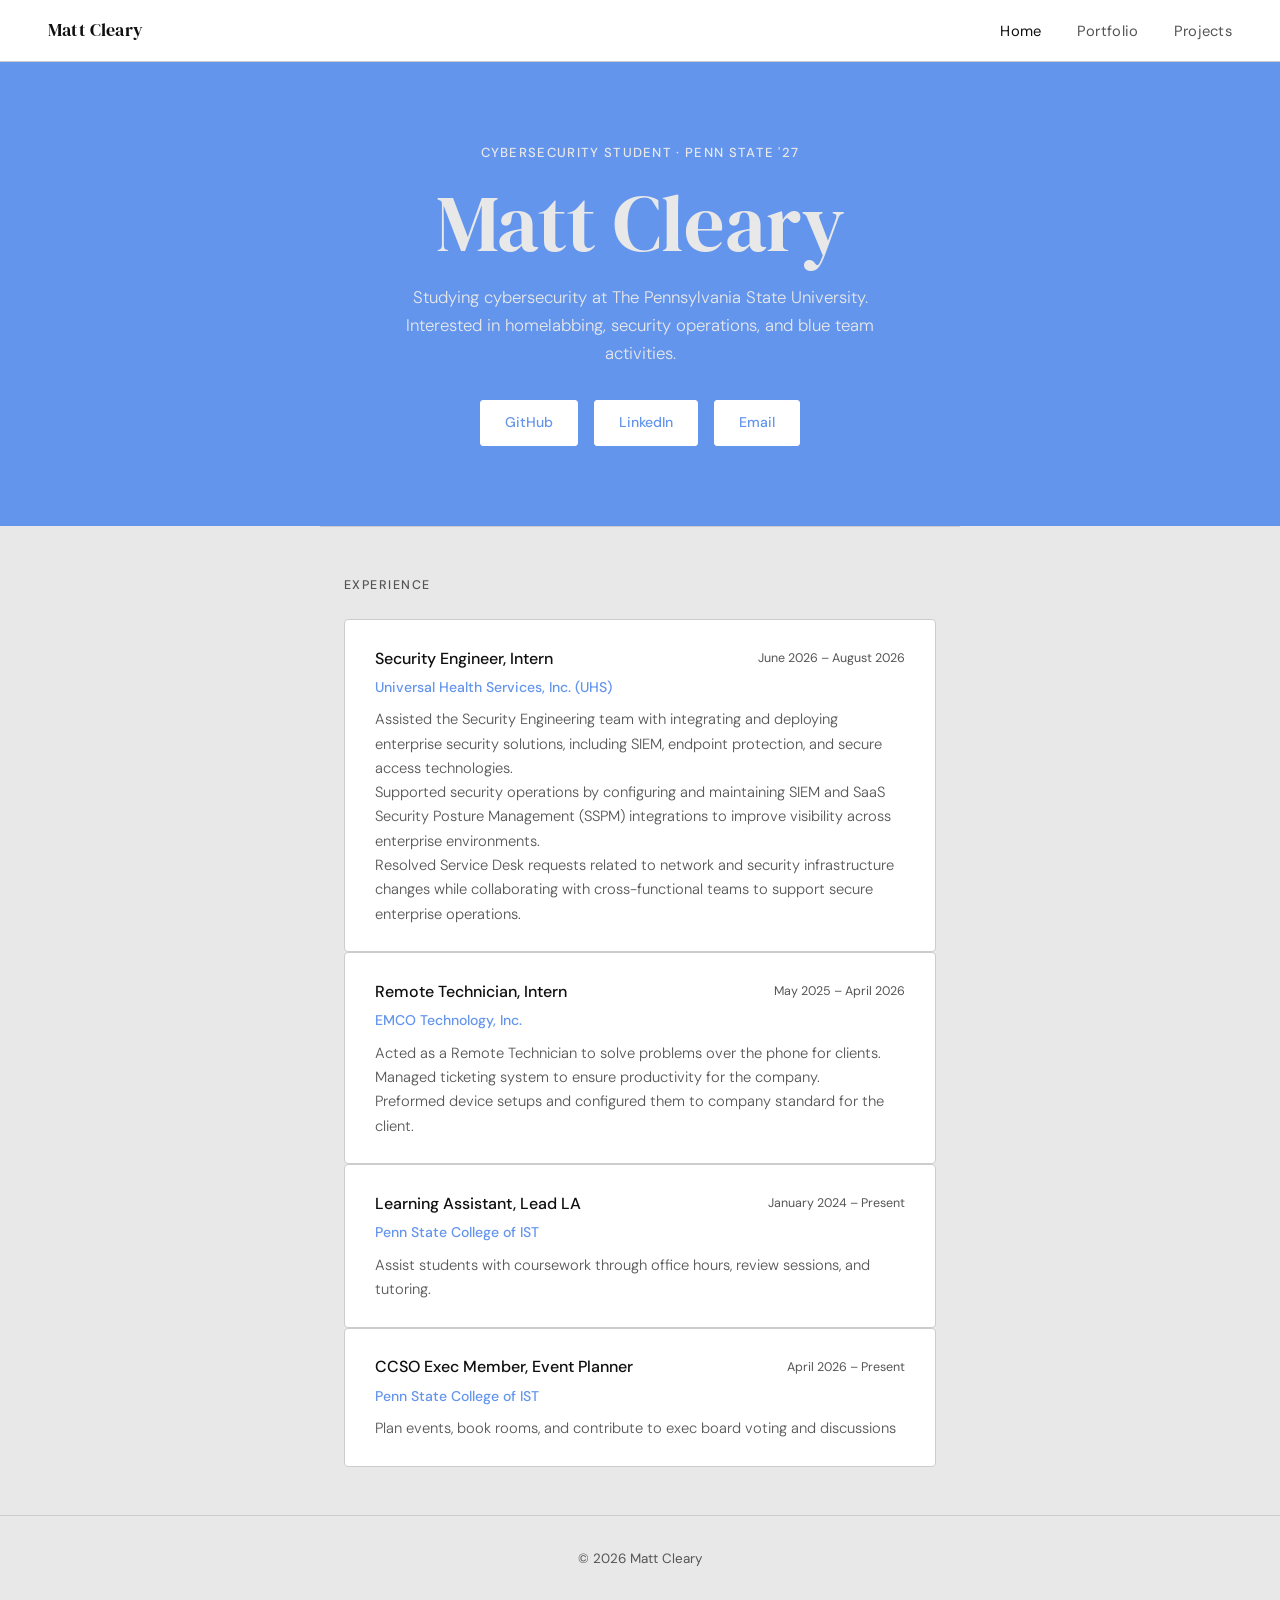
==== index.html @ dda8689b "9.30.26 changes" ====
<!DOCTYPE html>
<html lang="en">
<head>
  <meta charset="UTF-8" />
  <meta name="viewport" content="width=device-width, initial-scale=1.0" />
  <title>Matt Cleary</title>
  <link rel="preconnect" href="https://fonts.googleapis.com" />
  <link href="https://fonts.googleapis.com/css2?family=DM+Sans:wght@300;400;500&family=DM+Serif+Display&display=swap" rel="stylesheet" />
  <link rel="stylesheet" href="style.css" />
</head>
<body>

  <nav>
    <a class="nav-logo" href="index.html">Matt Cleary</a>
    <ul class="nav-links">
      <li><a href="index.html" class="active">Home</a></li>
      <!-- <li><a href="about.html">About</a></li> -->
      <li><a href="portfolio.html">Portfolio</a></li>
      <li><a href="projects.html">Projects</a></li>
    </ul>
  </nav>

  <div class="hero">
    <div class="hero-inner">
      <p class="hero-tag">Cybersecurity Student · Penn State '27</p>
      <h1>Matt Cleary</h1>
      <p class="hero-sub">Studying cybersecurity at The Pennsylvania State University. Interested in homelabbing, security operations, and blue team activities.</p>
      <div class="hero-links">
        <a href="https://github.com/Jackpot115" target="_blank" rel="noopener noreferrer" class="btn btn-ghost">GitHub</a>
        <a href="https://www.linkedin.com/in/mattclearyusa/" target="_blank" rel="noopener noreferrer" class="btn btn-ghost">LinkedIn</a>
        <a href="email.html" class="btn btn-ghost">Email</a>
      </div>
    </div>
  </div>

  <hr class="divider" />

  <div class="section">
    <p class="section-label">Experience</p>
    <div class="positions">

      <div class="position-card">
        <div class="position-card-top">
          <span class="position-title">Security Engineer, Intern</span>
          <span class="position-date">June 2026 – August 2026</span>
        </div>
        <a class="position-org" href="https://uhs.com/about-universal-health-services/">Universal Health Services, Inc. (UHS)</a>
        <p class="position-desc">Assisted the Security Engineering team with integrating and deploying enterprise security solutions, 
          including SIEM, endpoint protection, and secure access technologies.</p>
        <p class="position-desc">Supported security operations by configuring and maintaining SIEM and SaaS Security Posture Management 
          (SSPM) integrations to improve visibility across enterprise environments.</p>
        <p class="position-desc">Resolved Service Desk requests related to network and security infrastructure changes while collaborating 
          with cross-functional teams to support secure enterprise operations.</p>
      </div>

      </div>

      <div class="position-card">
        <div class="position-card-top">
          <span class="position-title">Remote Technician, Intern</span>
          <span class="position-date">May 2025 – April 2026</span>
        </div>
        <a class="position-org" href="https://emcotechnology.com/">EMCO Technology, Inc.</a>
        <p class="position-desc">Acted as a Remote Technician to solve problems over the phone for clients.</p>
        <p class="position-desc">Managed ticketing system to ensure productivity for the company.</p>
        <p class="position-desc">Preformed device setups and configured them to company standard for the client.</p>
      </div>

      <div class="position-card">
        <div class="position-card-top">
          <span class="position-title">Learning Assistant, Lead LA</span>
          <span class="position-date">January 2024 – Present</span>
        </div>
        <a class="position-org" href="https://ist.psu.edu/">Penn State College of IST</a>
        <p class="position-desc">Assist students with coursework through office hours, review sessions, and tutoring.</p>
      </div>

      <div class="position-card">
        <div class="position-card-top">
          <span class="position-title">CCSO Exec Member, Event Planner</span>
          <span class="position-date">April 2026 – Present</span>
        </div>
        <a class="position-org" href="https://ist.psu.edu/">Penn State College of IST</a>
        <p class="position-desc">Plan events, book rooms, and contribute to exec board voting and discussions</p>

    </div>
  </div>

  <footer>
    &copy; 2026 Matt Cleary
  </footer>

</body>
</html>
---- style.css ----
:root {
  --bg:      #e8e8e8;
  --surface: #6495ED;
  --border:  #0f0f0f;
  --ink:     #e8e8e8;
  --muted:   #555555;
  --serif: 'DM Serif Display', Georgia, serif;
  --sans:  'DM Sans', system-ui, sans-serif;
}

*, *::before, *::after { box-sizing: border-box; margin: 0; padding: 0; }

body {
  font-family: var(--sans);
  background: var(--bg);
  color: var(--border);
  line-height: 1.65;
  font-size: 17px;
}

/* ── NAV ── */
nav {
  position: sticky;
  top: 0;
  z-index: 100;
  background: #ffffff;
  border-bottom: 1px solid #cccccc;
  display: flex;
  align-items: center;
  justify-content: space-between;
  padding: 0 3rem;
  height: 62px;
}
.nav-logo {
  font-family: var(--serif);
  font-size: 1.15rem;
  color: var(--border);
  text-decoration: none;
  letter-spacing: 0.01em;
}
.nav-links {
  display: flex;
  gap: 2.2rem;
  list-style: none;
}
.nav-links a {
  font-size: 0.92rem;
  font-weight: 400;
  color: var(--muted);
  text-decoration: none;
  letter-spacing: 0.02em;
}
.nav-links a:hover,
.nav-links a.active { color: var(--border); }

/* ── HERO ── */
.hero {
  background: var(--surface);
  padding: 5rem 3rem;
  text-align: center;
}
.hero-inner {
  max-width: 640px;
  margin: 0 auto;
  display: flex;
  flex-direction: column;
  align-items: center;
}
.hero-tag {
  font-size: 0.82rem;
  font-weight: 500;
  color: var(--ink);
  letter-spacing: 0.1em;
  text-transform: uppercase;
  margin-bottom: 1.1rem;
}
.hero h1 {
  font-family: var(--serif);
  font-size: clamp(3rem, 7vw, 5rem);
  font-weight: 400;
  line-height: 1.05;
  color: var(--ink);
  margin-bottom: 1.2rem;
}
.hero-sub {
  font-size: 1.05rem;
  color: var(--ink);
  font-weight: 300;
  max-width: 480px;
  margin-bottom: 2rem;
}
.hero-links {
  display: flex;
  gap: 1rem;
  flex-wrap: wrap;
  justify-content: center;
}

/* ── BUTTONS ── */
.btn {
  display: inline-block;
  font-size: 0.88rem;
  font-weight: 500;
  text-decoration: none;
  padding: 0.65rem 1.5rem;
  border-radius: 3px;
}
.btn-solid {
  background: #ffffff;
  color: var(--surface);
}
.btn-solid:hover { background: #f0f0f0; }
.btn-ghost {
  background: #ffffff;
  color: var(--surface);
  border: 1px solid #ffffff;
}
.btn-ghost:hover { background: #f0f0f0; border-color: #f0f0f0; }

/* ── DIVIDER ── */
.divider {
  max-width: 640px;
  margin: 0 auto;
  border: none;
  border-top: 1px solid #cccccc;
}

/* ── SECTIONS ── */
.section {
  max-width: 640px;
  margin: 0 auto;
  padding: 3rem 1.5rem;
}
.section-label {
  font-size: 0.78rem;
  font-weight: 500;
  color: var(--muted);
  text-transform: uppercase;
  letter-spacing: 0.12em;
  margin-bottom: 1.5rem;
}

/* ── POSITION / EXPERIENCE CARDS ── */
.positions {
  display: flex;
  flex-direction: column;
  gap: 1.2rem;
}
.position-card {
  background: #ffffff;
  border: 1px solid #cccccc;
  border-radius: 4px;
  padding: 1.6rem 1.9rem;
}
.position-card-top {
  display: flex;
  justify-content: space-between;
  align-items: flex-start;
  gap: 1rem;
  margin-bottom: 0.25rem;
}
.position-title {
  font-size: 1rem;
  font-weight: 500;
  color: var(--border);
}
.position-date {
  font-size: 0.78rem;
  color: var(--muted);
  white-space: nowrap;
  padding-top: 0.15rem;
  flex-shrink: 0;
}
.position-org {
  font-size: 0.88rem;
  color: var(--surface);
  font-weight: 500;
  margin-bottom: 0.5rem;
  display: block;
  text-decoration: none;
}
.position-org:hover { text-decoration: underline; }
.position-desc {
  font-size: 0.92rem;
  color: var(--muted);
  font-weight: 300;
  line-height: 1.65;
}

/* ── SUMMARY TEXT ── */
.summary {
  font-size: 0.94rem;
  color: var(--muted);
  font-weight: 300;
  line-height: 1.75;
}
.summary p { margin-bottom: 0.8em; }
.summary p:last-child { margin-bottom: 0; }
.summary ul {
  margin: 0.3em 0 0.8em 1.2em;
  display: flex;
  flex-direction: column;
  gap: 0.3em;
}
.summary ul li { font-size: 0.94rem; color: var(--muted); font-weight: 300; }
.summary a { color: var(--surface); text-decoration: none; }
.summary a:hover { text-decoration: underline; }

/* ── IMAGES ── */
.img-wrap { margin: 1.5rem 0; }
.img-wrap img {
  width: 100%;
  height: auto;
  border-radius: 4px;
  border: 1px solid #cccccc;
  display: block;
}

/* ── TWO-COL GRID ── */
.two-col {
  display: grid;
  grid-template-columns: 1fr 1fr;
  gap: 1px;
  background: #cccccc;
  border: 1px solid #cccccc;
  border-radius: 4px;
  overflow: hidden;
  margin-bottom: 1.5rem;
}
.two-col-card {
  background: #ffffff;
  padding: 1.4rem 1.6rem;
}
.two-col-card h3 {
  font-size: 0.78rem;
  font-weight: 500;
  letter-spacing: 0.1em;
  text-transform: uppercase;
  color: var(--muted);
  margin-bottom: 1rem;
}
.two-col-card ul {
  list-style: none;
  display: flex;
  flex-direction: column;
  gap: 0.5rem;
}
.two-col-card ul li {
  font-size: 0.92rem;
  color: var(--muted);
  font-weight: 300;
}

/* ── PAGE HEADER ── */
.page-header {
  max-width: 640px;
  margin: 0 auto;
  padding: 3.5rem 1.5rem 0;
}
.page-header h1 {
  font-family: var(--serif);
  font-size: clamp(2rem, 5vw, 3rem);
  font-weight: 400;
  color: var(--border);
  margin-bottom: 0.5rem;
}
.page-header p {
  font-size: 0.94rem;
  color: var(--muted);
  font-weight: 300;
}

/* ── FOOTER ── */
footer {
  border-top: 1px solid #cccccc;
  text-align: center;
  padding: 2rem 3rem;
  font-size: 0.84rem;
  color: var(--muted);
}
footer a { color: var(--surface); text-decoration: none; }
footer a:hover { text-decoration: underline; }

/* ── RESPONSIVE ── */
@media (max-width: 680px) {
  nav { padding: 0 1.2rem; }
  .hero { padding: 3.5rem 1.4rem; }
  .section { padding: 2.5rem 1.2rem; }
  .page-header { padding: 2.5rem 1.2rem 0; }
  .two-col { grid-template-columns: 1fr; }
}
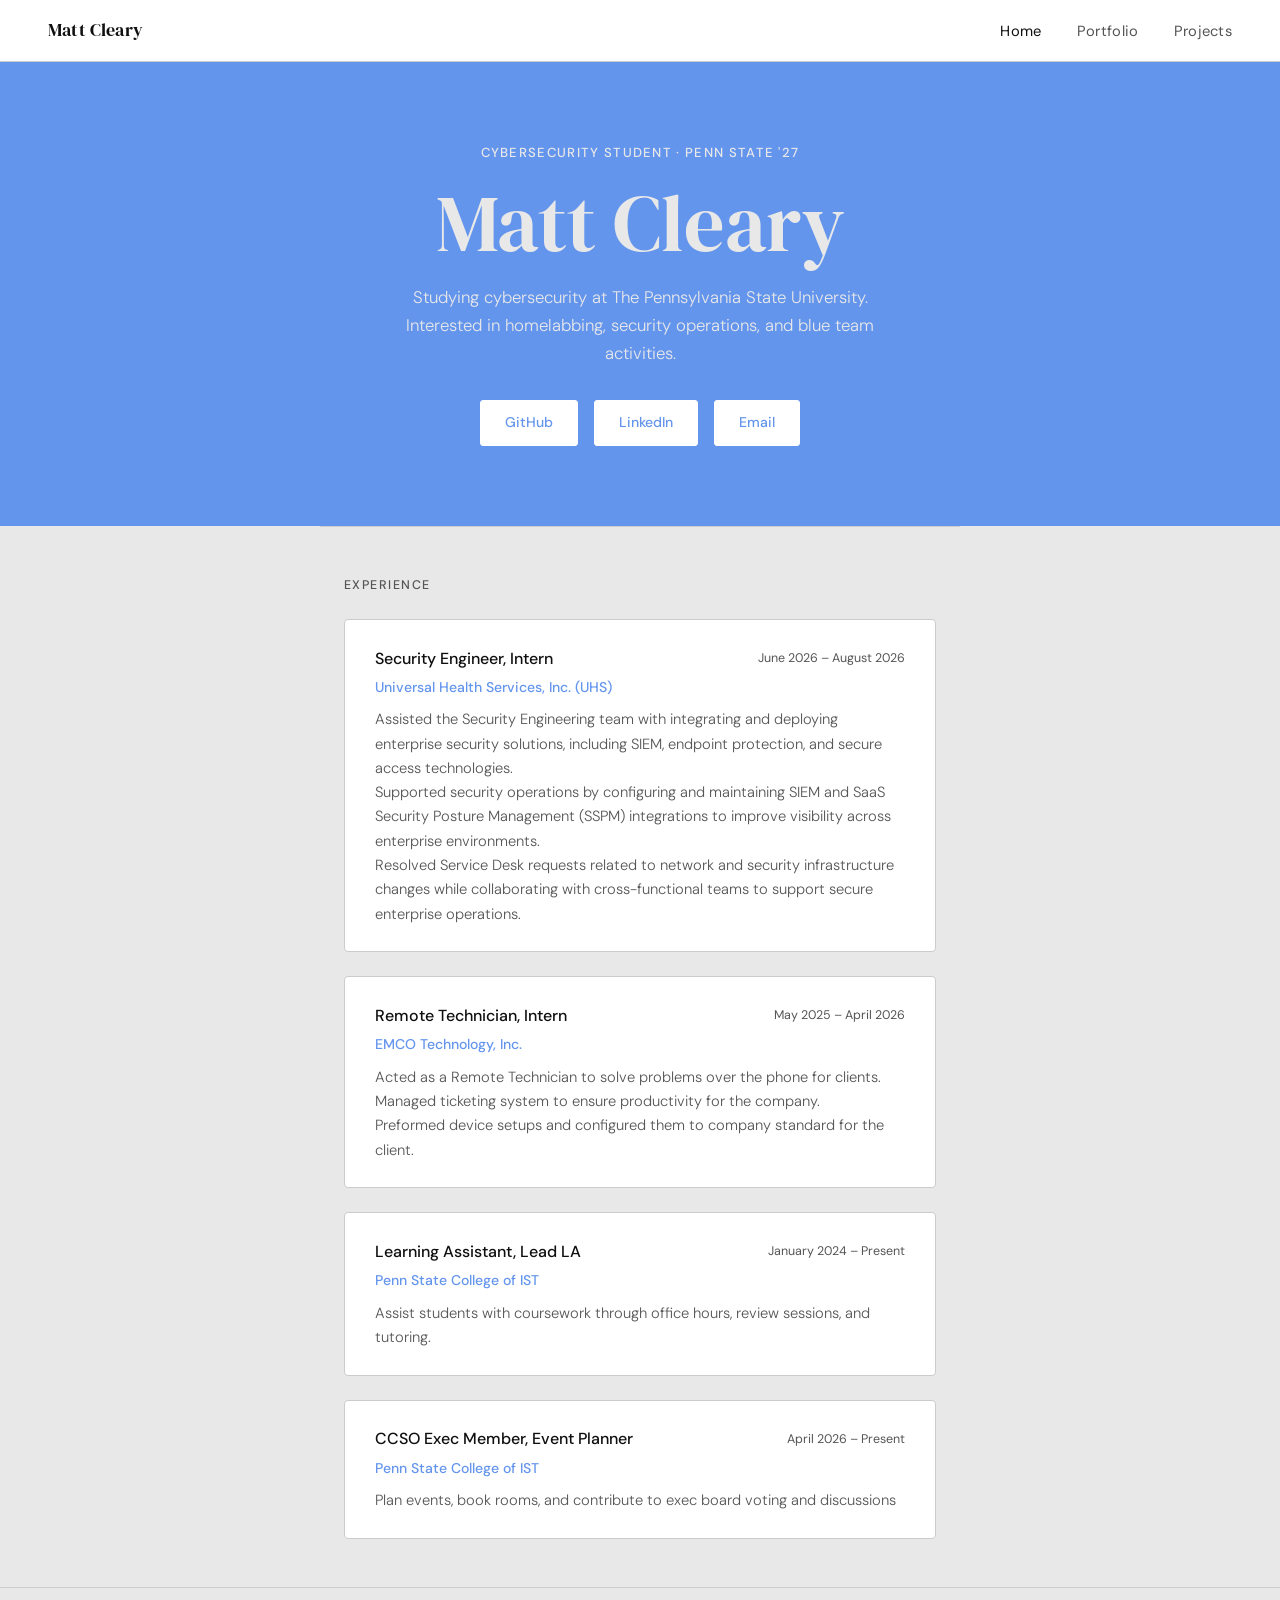
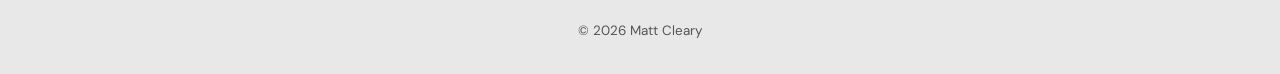
==== commit 6784ec89: "10.8.26 update" ====
--- a/index.html
+++ b/index.html
@@ -53,8 +53,6 @@
           with cross-functional teams to support secure enterprise operations.</p>
       </div>
 
-      </div>
-
       <div class="position-card">
         <div class="position-card-top">
           <span class="position-title">Remote Technician, Intern</span>
@@ -83,6 +81,7 @@
         <a class="position-org" href="https://ist.psu.edu/">Penn State College of IST</a>
         <p class="position-desc">Plan events, book rooms, and contribute to exec board voting and discussions</p>
 
+      </div>
     </div>
   </div>
 
--- a/style.css
+++ b/style.css
@@ -144,7 +144,7 @@
 .positions {
   display: flex;
   flex-direction: column;
-  gap: 1.2rem;
+  gap: 1.5rem;
 }
 .position-card {
   background: #ffffff;
@@ -208,6 +208,13 @@
 
 /* ── IMAGES ── */
 .img-wrap { margin: 1.5rem 0; }
+.image-row {
+  display: grid;
+  grid-template-columns: repeat(3, minmax(0, 1fr));
+  gap: 1rem;
+  margin: 1.5rem 0;
+}
+.image-row .img-wrap { margin: 0; }
 .img-wrap img {
   width: 100%;
   height: auto;
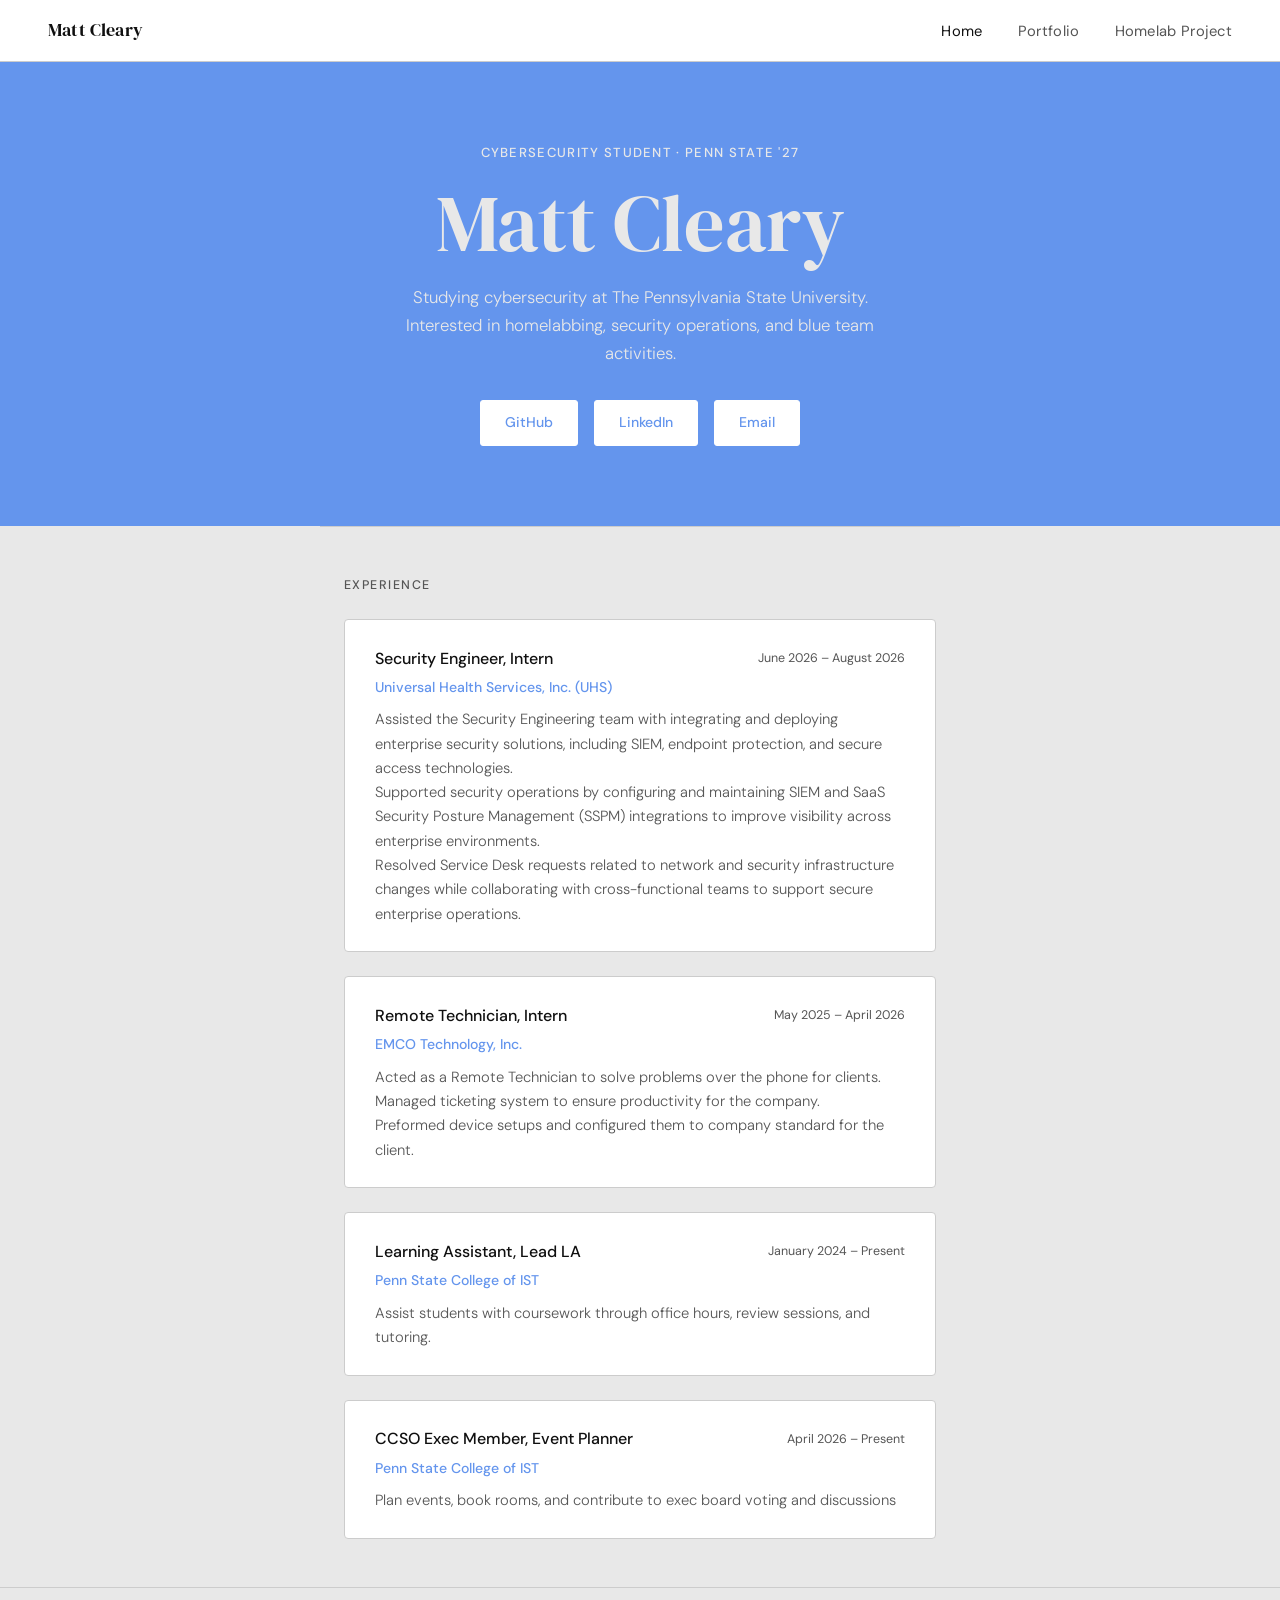
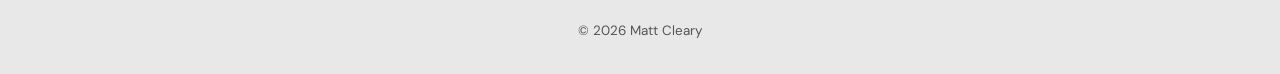
==== commit 93da1146: "10.8.26 changes" ====
--- a/index.html
+++ b/index.html
@@ -16,7 +16,7 @@
       <li><a href="index.html" class="active">Home</a></li>
       <!-- <li><a href="about.html">About</a></li> -->
       <li><a href="portfolio.html">Portfolio</a></li>
-      <li><a href="projects.html">Projects</a></li>
+      <li><a href="projects.html">Homelab Project</a></li>
     </ul>
   </nav>
 
--- a/style.css
+++ b/style.css
@@ -290,7 +290,14 @@
 
 /* ── RESPONSIVE ── */
 @media (max-width: 680px) {
-  nav { padding: 0 1.2rem; }
+  nav {
+    height: auto;
+    min-height: 62px;
+    flex-wrap: wrap;
+    gap: 0.35rem 1rem;
+    padding: 0.65rem 1.2rem;
+  }
+  .nav-links { flex-wrap: wrap; gap: 0.75rem 1rem; }
   .hero { padding: 3.5rem 1.4rem; }
   .section { padding: 2.5rem 1.2rem; }
   .page-header { padding: 2.5rem 1.2rem 0; }
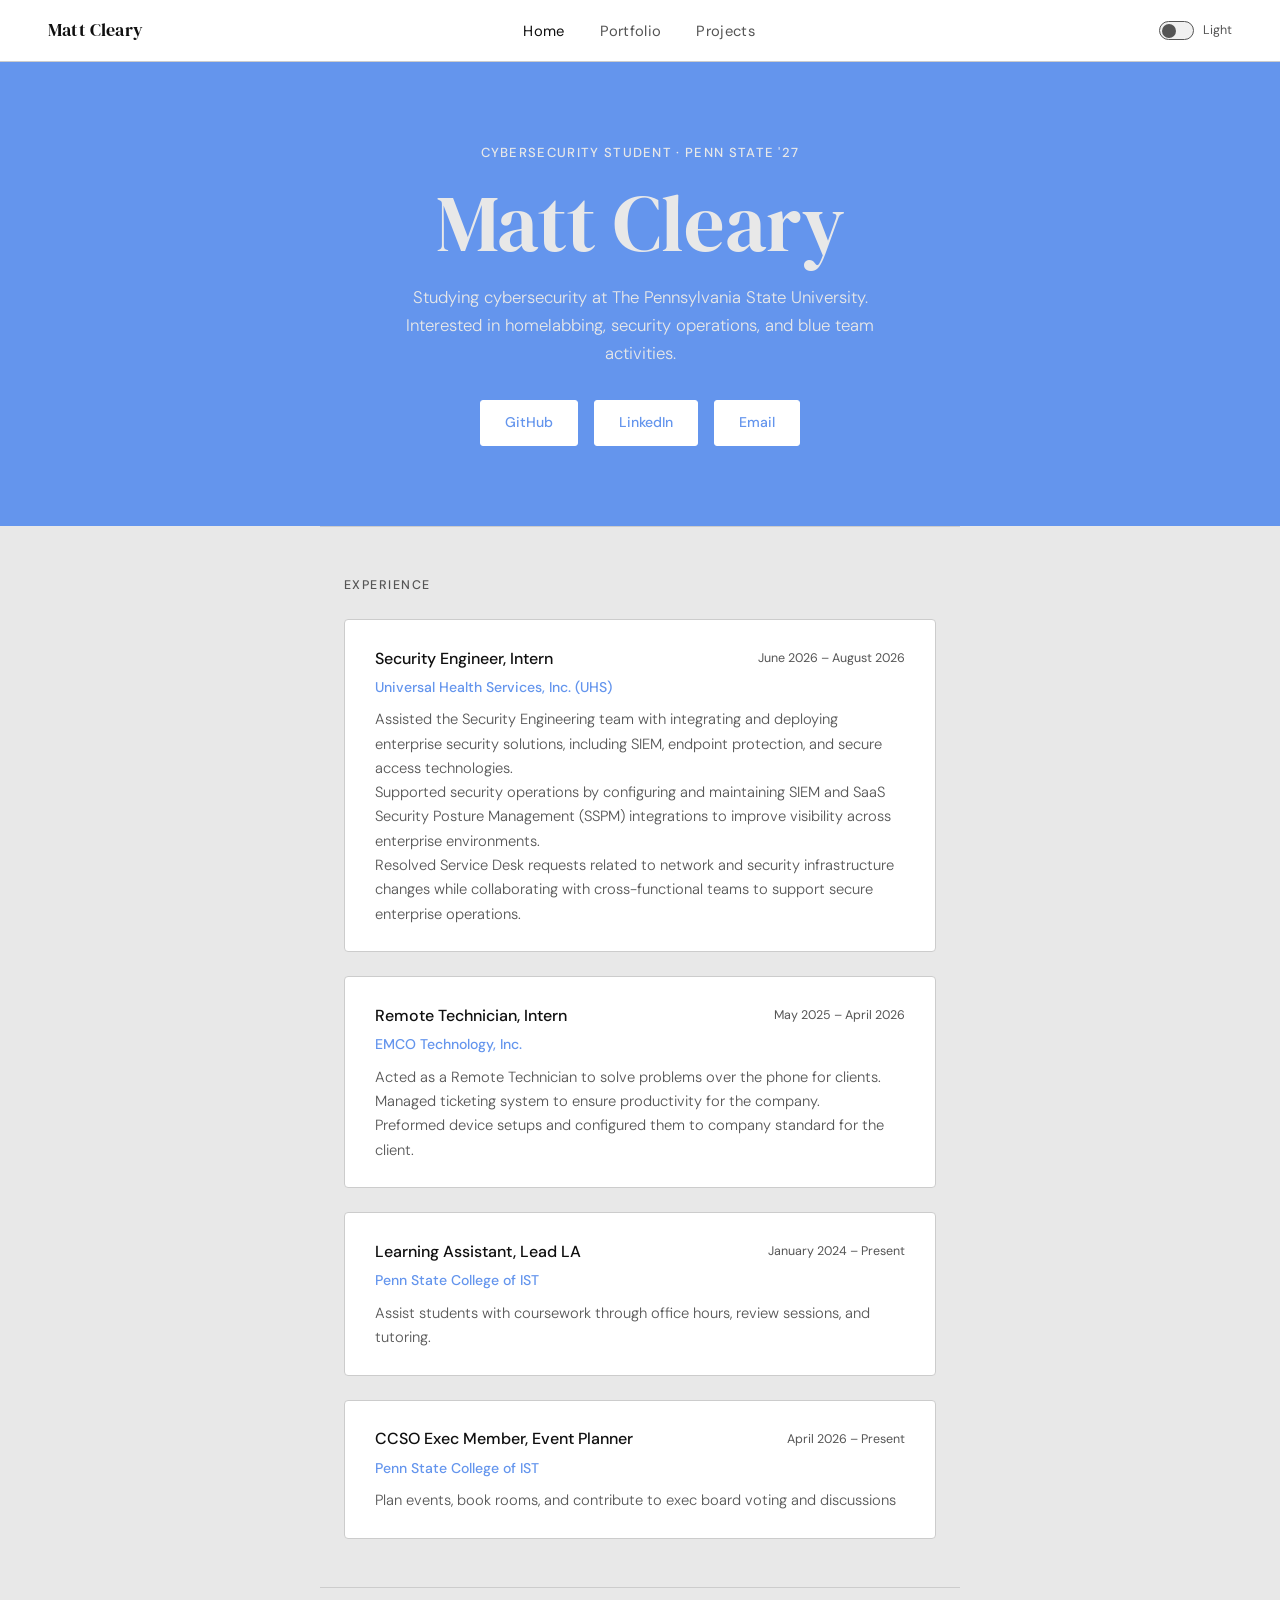
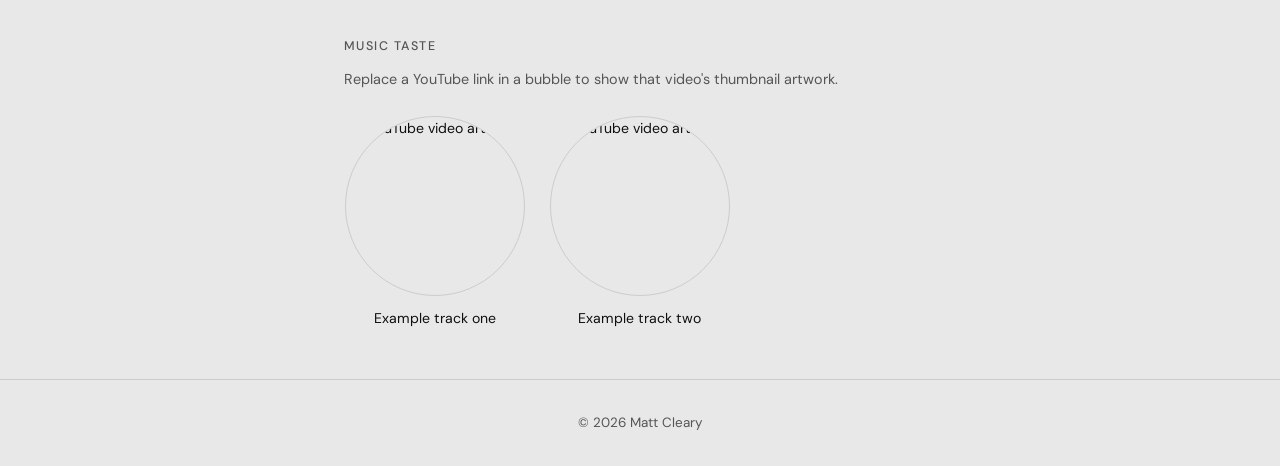
==== commit 84ec7ee7: "10.12.26 changes" ====
--- a/index.html
+++ b/index.html
@@ -7,6 +7,7 @@
   <link rel="preconnect" href="https://fonts.googleapis.com" />
   <link href="https://fonts.googleapis.com/css2?family=DM+Sans:wght@300;400;500&family=DM+Serif+Display&display=swap" rel="stylesheet" />
   <link rel="stylesheet" href="style.css" />
+  <script src="theme.js"></script>
 </head>
 <body>
 
@@ -14,9 +15,8 @@
     <a class="nav-logo" href="index.html">Matt Cleary</a>
     <ul class="nav-links">
       <li><a href="index.html" class="active">Home</a></li>
-      <!-- <li><a href="about.html">About</a></li> -->
       <li><a href="portfolio.html">Portfolio</a></li>
-      <li><a href="projects.html">Homelab Project</a></li>
+      <li><a href="projects.html">Projects</a></li>
     </ul>
   </nav>
 
@@ -85,6 +85,39 @@
     </div>
   </div>
 
+  <hr class="divider" />
+
+  <div class="section">
+    <p class="section-label">Music Taste</p>
+    <p class="music-intro">Replace a YouTube link in a bubble to show that video's thumbnail artwork.</p>
+    <div class="music-bubbles">
+      <a class="music-bubble" href="https://www.youtube.com/watch?v=dQw4w9WgXcQ" target="_blank" rel="noopener noreferrer">
+        <img class="music-artwork" alt="YouTube video artwork" />
+        <span>Example track one</span>
+      </a>
+      <a class="music-bubble" href="https://www.youtube.com/watch?v=JGwWNGJdvx8" target="_blank" rel="noopener noreferrer">
+        <img class="music-artwork" alt="YouTube video artwork" />
+        <span>Example track two</span>
+      </a>
+    </div>
+  </div>
+
+  <script>
+    document.querySelectorAll(".music-bubble").forEach((bubble) => {
+      const videoUrl = new URL(bubble.href);
+      const videoId = videoUrl.hostname === "youtu.be"
+        ? videoUrl.pathname.slice(1)
+        : videoUrl.searchParams.get("v") || videoUrl.pathname.match(/\/(?:shorts|embed)\/([^/]+)/)?.[1];
+      const artwork = bubble.querySelector(".music-artwork");
+
+      if (videoId && /^[\w-]{11}$/.test(videoId)) {
+        artwork.src = `https://img.youtube.com/vi/${videoId}/hqdefault.jpg`;
+      } else {
+        artwork.alt = "No YouTube thumbnail available";
+      }
+    });
+  </script>
+
   <footer>
     &copy; 2026 Matt Cleary
   </footer>
--- a/style.css
+++ b/style.css
@@ -1,18 +1,39 @@
 :root {
+  color-scheme: light;
   --bg:      #e8e8e8;
   --surface: #6495ED;
   --border:  #0f0f0f;
   --ink:     #e8e8e8;
   --muted:   #555555;
+  --page-bg: #e8e8e8;
+  --nav-bg: #ffffff;
+  --card-bg: #ffffff;
+  --line: #cccccc;
+  --control-bg: #ffffff;
+  --control-hover: #f0f0f0;
   --serif: 'DM Serif Display', Georgia, serif;
   --sans:  'DM Sans', system-ui, sans-serif;
 }
 
+html[data-theme="dark"] {
+  color-scheme: dark;
+  --bg: #101010;
+  --border: #f0f0f0;
+  --ink: #f0f0f0;
+  --muted: #b8b8b8;
+  --page-bg: #101010;
+  --nav-bg: #000000;
+  --card-bg: #181818;
+  --line: #393939;
+  --control-bg: #181818;
+  --control-hover: #2a2a2a;
+}
+
 *, *::before, *::after { box-sizing: border-box; margin: 0; padding: 0; }
 
 body {
   font-family: var(--sans);
-  background: var(--bg);
+  background: var(--page-bg);
   color: var(--border);
   line-height: 1.65;
   font-size: 17px;
@@ -23,8 +44,8 @@
   position: sticky;
   top: 0;
   z-index: 100;
-  background: #ffffff;
-  border-bottom: 1px solid #cccccc;
+  background: var(--nav-bg);
+  border-bottom: 1px solid var(--line);
   display: flex;
   align-items: center;
   justify-content: space-between;
@@ -52,6 +73,51 @@
 }
 .nav-links a:hover,
 .nav-links a.active { color: var(--border); }
+.theme-toggle {
+  display: inline-flex;
+  align-items: center;
+  gap: 0.55rem;
+  margin-left: 1.5rem;
+  padding: 0.35rem 0;
+  border: 0;
+  background: transparent;
+  color: var(--muted);
+  cursor: pointer;
+  font: inherit;
+  font-size: 0.78rem;
+  white-space: nowrap;
+}
+.theme-toggle-track {
+  position: relative;
+  width: 2.2rem;
+  height: 1.2rem;
+  border: 1px solid var(--muted);
+  border-radius: 1rem;
+  background: var(--control-hover);
+  transition: background 160ms ease;
+}
+.theme-toggle-track::after {
+  position: absolute;
+  top: 2px;
+  left: 2px;
+  width: 0.9rem;
+  height: 0.9rem;
+  border-radius: 50%;
+  background: var(--muted);
+  content: "";
+  transition: transform 160ms ease, background 160ms ease;
+}
+.theme-toggle[aria-checked="true"] .theme-toggle-track {
+  background: var(--surface);
+}
+.theme-toggle[aria-checked="true"] .theme-toggle-track::after {
+  background: #ffffff;
+  transform: translateX(1rem);
+}
+.theme-toggle:focus-visible {
+  outline: 2px solid var(--surface);
+  outline-offset: 4px;
+}
 
 /* ── HERO ── */
 .hero {
@@ -106,23 +172,23 @@
   border-radius: 3px;
 }
 .btn-solid {
-  background: #ffffff;
+  background: var(--control-bg);
   color: var(--surface);
 }
-.btn-solid:hover { background: #f0f0f0; }
+.btn-solid:hover { background: var(--control-hover); }
 .btn-ghost {
-  background: #ffffff;
+  background: var(--control-bg);
   color: var(--surface);
-  border: 1px solid #ffffff;
-}
-.btn-ghost:hover { background: #f0f0f0; border-color: #f0f0f0; }
+  border: 1px solid var(--control-bg);
+}
+.btn-ghost:hover { background: var(--control-hover); border-color: var(--control-hover); }
 
 /* ── DIVIDER ── */
 .divider {
   max-width: 640px;
   margin: 0 auto;
   border: none;
-  border-top: 1px solid #cccccc;
+  border-top: 1px solid var(--line);
 }
 
 /* ── SECTIONS ── */
@@ -147,8 +213,8 @@
   gap: 1.5rem;
 }
 .position-card {
-  background: #ffffff;
-  border: 1px solid #cccccc;
+  background: var(--card-bg);
+  border: 1px solid var(--line);
   border-radius: 4px;
   padding: 1.6rem 1.9rem;
 }
@@ -205,6 +271,46 @@
 .summary ul li { font-size: 0.94rem; color: var(--muted); font-weight: 300; }
 .summary a { color: var(--surface); text-decoration: none; }
 .summary a:hover { text-decoration: underline; }
+
+/* ── MUSIC TASTE ── */
+.music-intro {
+  margin: -0.75rem 0 1.5rem;
+  color: var(--muted);
+  font-size: 0.9rem;
+}
+.music-bubbles {
+  display: grid;
+  grid-template-columns: repeat(auto-fill, minmax(140px, 1fr));
+  gap: 1.5rem;
+}
+.music-bubble {
+  display: flex;
+  flex-direction: column;
+  align-items: center;
+  gap: 0.7rem;
+  color: var(--border);
+  font-size: 0.88rem;
+  text-align: center;
+  text-decoration: none;
+}
+.music-artwork {
+  display: block;
+  width: min(100%, 180px);
+  aspect-ratio: 1;
+  border: 1px solid var(--line);
+  border-radius: 50%;
+  object-fit: cover;
+  transition: transform 160ms ease;
+}
+.music-bubble:hover .music-artwork,
+.music-bubble:focus-visible .music-artwork {
+  transform: scale(1.05);
+}
+.music-bubble:focus-visible {
+  outline: 2px solid var(--surface);
+  outline-offset: 4px;
+  border-radius: 4px;
+}
 
 /* ── IMAGES ── */
 .img-wrap { margin: 1.5rem 0; }
@@ -219,8 +325,56 @@
   width: 100%;
   height: auto;
   border-radius: 4px;
-  border: 1px solid #cccccc;
+  border: 1px solid var(--line);
   display: block;
+  cursor: zoom-in;
+}
+.img-wrap img:focus-visible {
+  outline: 2px solid var(--surface);
+  outline-offset: 3px;
+}
+.lightbox {
+  position: fixed;
+  inset: 0;
+  display: grid;
+  place-items: center;
+  width: 100vw;
+  height: 100vh;
+  height: 100dvh;
+  max-width: none;
+  max-height: none;
+  margin: 0;
+  padding: 1rem;
+  overflow: hidden;
+  border: 0;
+  background: transparent;
+}
+.lightbox:not([open]) {
+  display: none;
+}
+.lightbox::backdrop {
+  background: rgb(0 0 0 / 80%);
+}
+.lightbox-image {
+  display: block;
+  width: auto;
+  height: auto;
+  max-width: calc(100vw - 2rem);
+  max-height: calc(100vh - 2rem);
+  max-height: calc(100dvh - 2rem);
+  object-fit: contain;
+}
+.lightbox-close {
+  position: absolute;
+  top: 1rem;
+  right: 1rem;
+  border: 0;
+  background: transparent;
+  color: #ffffff;
+  cursor: pointer;
+  font: inherit;
+  font-size: 1.75rem;
+  line-height: 1;
 }
 
 /* ── TWO-COL GRID ── */
@@ -228,14 +382,14 @@
   display: grid;
   grid-template-columns: 1fr 1fr;
   gap: 1px;
-  background: #cccccc;
-  border: 1px solid #cccccc;
+  background: var(--line);
+  border: 1px solid var(--line);
   border-radius: 4px;
   overflow: hidden;
   margin-bottom: 1.5rem;
 }
 .two-col-card {
-  background: #ffffff;
+  background: var(--card-bg);
   padding: 1.4rem 1.6rem;
 }
 .two-col-card h3 {
@@ -279,7 +433,7 @@
 
 /* ── FOOTER ── */
 footer {
-  border-top: 1px solid #cccccc;
+  border-top: 1px solid var(--line);
   text-align: center;
   padding: 2rem 3rem;
   font-size: 0.84rem;
@@ -290,14 +444,10 @@
 
 /* ── RESPONSIVE ── */
 @media (max-width: 680px) {
-  nav {
-    height: auto;
-    min-height: 62px;
-    flex-wrap: wrap;
-    gap: 0.35rem 1rem;
-    padding: 0.65rem 1.2rem;
-  }
-  .nav-links { flex-wrap: wrap; gap: 0.75rem 1rem; }
+  nav { padding: 0 1.2rem; }
+  .nav-links { gap: 1rem; }
+  .theme-toggle { margin-left: 0.75rem; }
+  .theme-toggle-label { display: none; }
   .hero { padding: 3.5rem 1.4rem; }
   .section { padding: 2.5rem 1.2rem; }
   .page-header { padding: 2.5rem 1.2rem 0; }
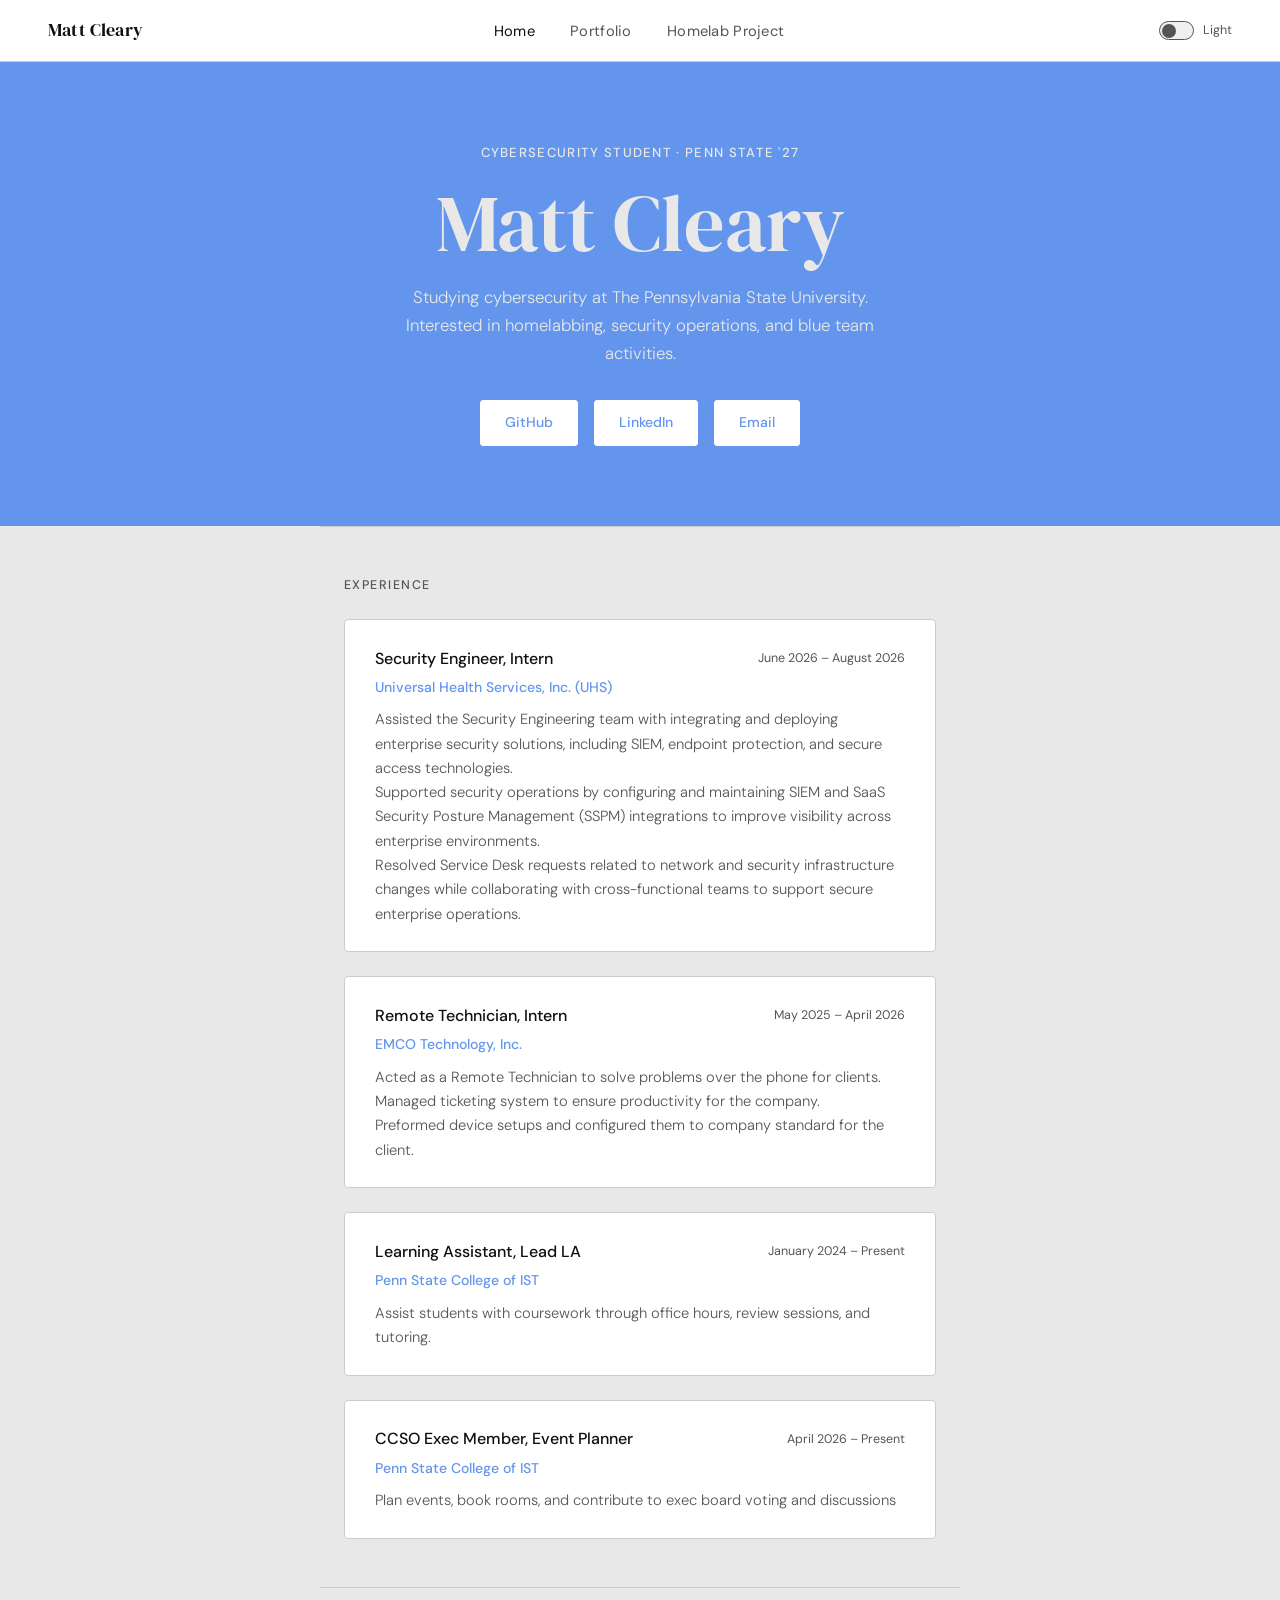
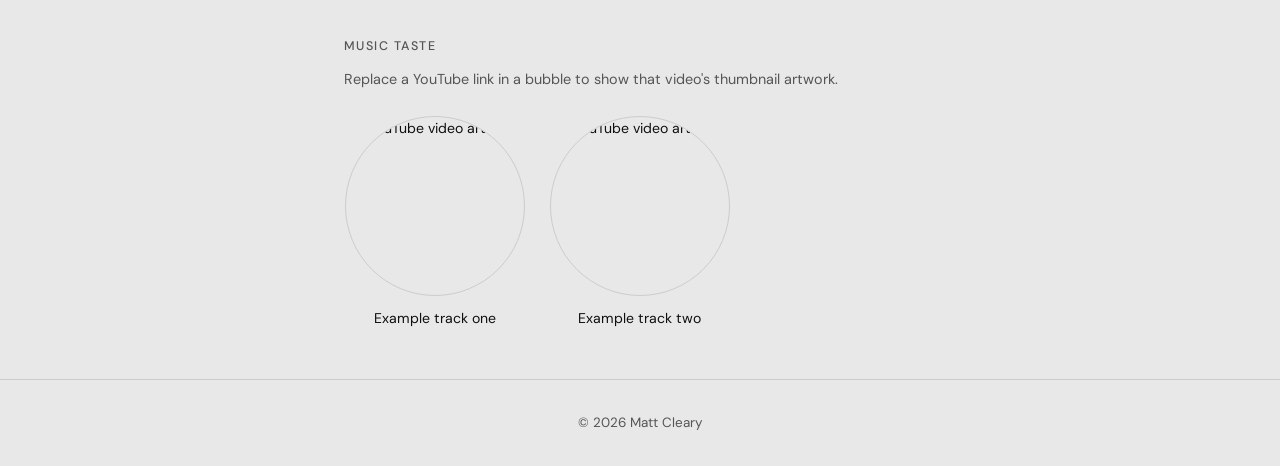
==== commit 14eda325: "10.12.26" ====
--- a/index.html
+++ b/index.html
@@ -16,7 +16,7 @@
     <ul class="nav-links">
       <li><a href="index.html" class="active">Home</a></li>
       <li><a href="portfolio.html">Portfolio</a></li>
-      <li><a href="projects.html">Projects</a></li>
+      <li><a href="projects.html">Homelab Project</a></li>
     </ul>
   </nav>
 
--- a/style.css
+++ b/style.css
@@ -444,10 +444,27 @@
 
 /* ── RESPONSIVE ── */
 @media (max-width: 680px) {
-  nav { padding: 0 1.2rem; }
-  .nav-links { gap: 1rem; }
-  .theme-toggle { margin-left: 0.75rem; }
-  .theme-toggle-label { display: none; }
+  nav {
+    display: grid;
+    grid-template-columns: 1fr auto;
+    align-items: center;
+    height: auto;
+    min-height: 62px;
+    gap: 0.35rem 1rem;
+    padding: 0.65rem 1.2rem;
+  }
+  .nav-links {
+    grid-column: 1 / -1;
+    grid-row: 2;
+    flex-wrap: wrap;
+    gap: 0.75rem 1rem;
+  }
+  .theme-toggle {
+    grid-column: 2;
+    grid-row: 1;
+    justify-self: end;
+    margin-left: 0;
+  }
   .hero { padding: 3.5rem 1.4rem; }
   .section { padding: 2.5rem 1.2rem; }
   .page-header { padding: 2.5rem 1.2rem 0; }
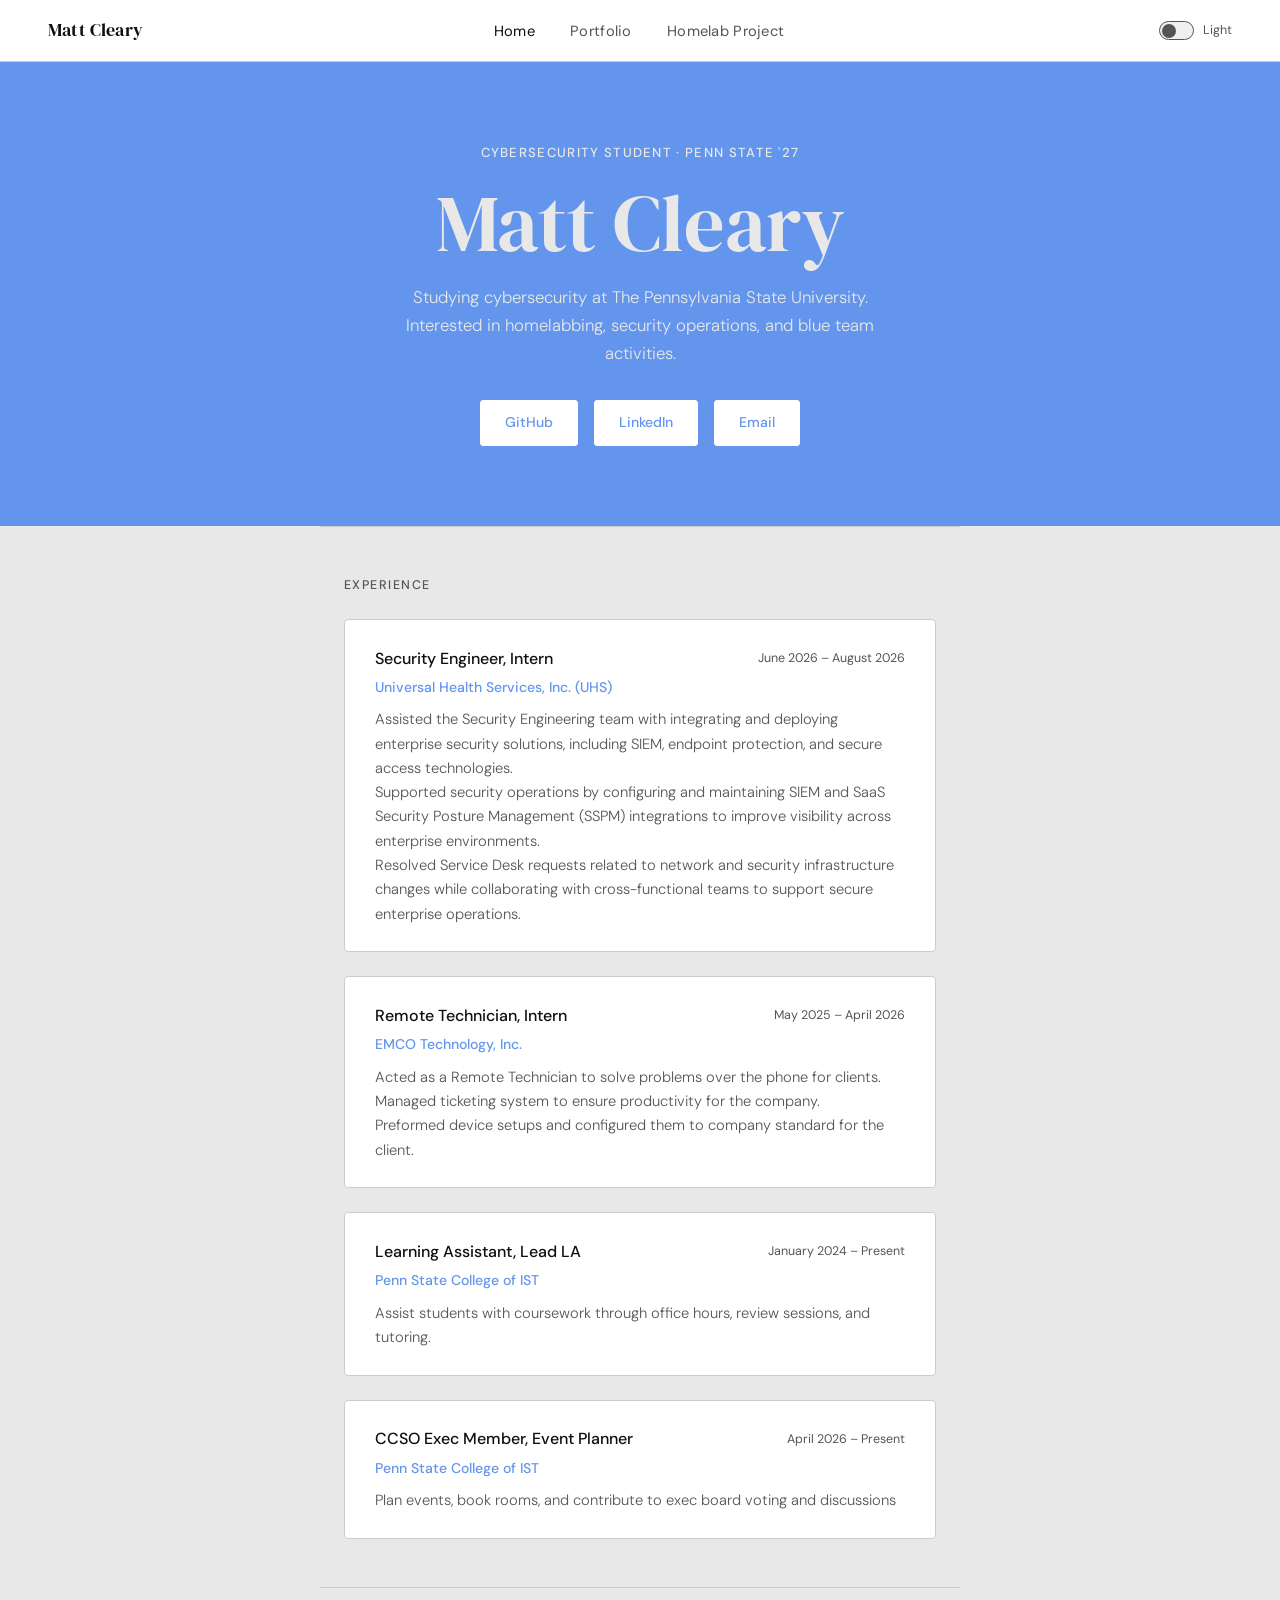
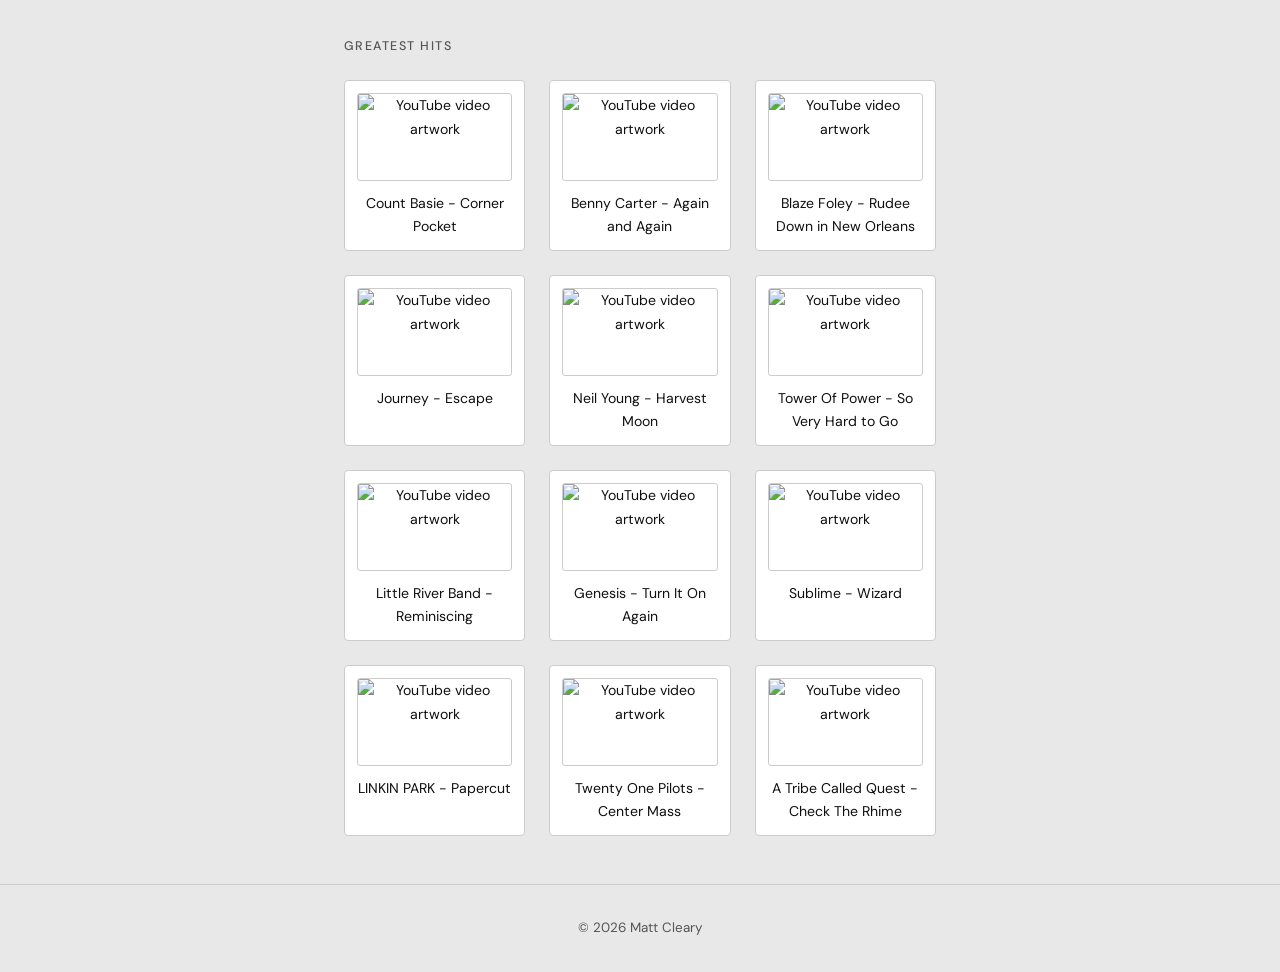
==== commit af4f4716: "10.13.26" ====
--- a/index.html
+++ b/index.html
@@ -88,16 +88,55 @@
   <hr class="divider" />
 
   <div class="section">
-    <p class="section-label">Music Taste</p>
-    <p class="music-intro">Replace a YouTube link in a bubble to show that video's thumbnail artwork.</p>
+    <p class="section-label">Greatest Hits</p>
     <div class="music-bubbles">
-      <a class="music-bubble" href="https://www.youtube.com/watch?v=dQw4w9WgXcQ" target="_blank" rel="noopener noreferrer">
+      <a class="music-bubble" href="https://www.youtube.com/watch?v=bTcmPGdDecw" target="_blank" rel="noopener noreferrer">
         <img class="music-artwork" alt="YouTube video artwork" />
-        <span>Example track one</span>
+        <span>Count Basie - Corner Pocket</span>
       </a>
-      <a class="music-bubble" href="https://www.youtube.com/watch?v=JGwWNGJdvx8" target="_blank" rel="noopener noreferrer">
+      <a class="music-bubble" href="https://www.youtube.com/watch?v=QTte2B8YIto" target="_blank" rel="noopener noreferrer">
         <img class="music-artwork" alt="YouTube video artwork" />
-        <span>Example track two</span>
+        <span>Benny Carter - Again and Again</span>
+      </a>
+      <a class="music-bubble" href="https://www.youtube.com/watch?v=LzstEjV3wDE" target="_blank" rel="noopener noreferrer">
+        <img class="music-artwork" alt="YouTube video artwork" />
+        <span>Blaze Foley - Rudee Down in New Orleans</span>
+      </a>
+       <a class="music-bubble" href="https://www.youtube.com/watch?v=-GlUFI6iWdU" target="_blank" rel="noopener noreferrer">
+        <img class="music-artwork" alt="YouTube video artwork" />
+        <span>Journey - Escape</span>
+      </a>
+      <a class="music-bubble" href="https://www.youtube.com/watch?v=n2MtEsrcTTs" target="_blank" rel="noopener noreferrer">
+        <img class="music-artwork" alt="YouTube video artwork" />
+        <span>Neil Young - Harvest Moon</span>
+      </a>
+      <a class="music-bubble" href="https://www.youtube.com/watch?v=cbyKxiVvpaE" target="_blank" rel="noopener noreferrer">
+        <img class="music-artwork" alt="YouTube video artwork" />
+        <span>Tower Of Power - So Very Hard to Go</span>
+      </a>
+        <a class="music-bubble" href="https://www.youtube.com/watch?v=hyRbhTUc6aI" target="_blank" rel="noopener noreferrer">
+        <img class="music-artwork" alt="YouTube video artwork" />
+        <span>Little River Band - Reminiscing</span>
+      </a>
+      <a class="music-bubble" href="https://www.youtube.com/watch?v=FCagg5Ax7EU" target="_blank" rel="noopener noreferrer">
+        <img class="music-artwork" alt="YouTube video artwork" />
+        <span>Genesis - Turn It On Again</span>
+      </a>
+      <a class="music-bubble" href="https://www.youtube.com/watch?v=m6bPV8KodWg" target="_blank" rel="noopener noreferrer">
+        <img class="music-artwork" alt="YouTube video artwork" />
+        <span>Sublime - Wizard</span>
+      </a>
+      <a class="music-bubble" href="https://www.youtube.com/watch?v=vjVkXlxsO8Q" target="_blank" rel="noopener noreferrer">
+        <img class="music-artwork" alt="YouTube video artwork" />
+        <span>LINKIN PARK - Papercut</span>
+      </a>
+      <a class="music-bubble" href="https://www.youtube.com/watch?v=PAbv0MXFYgE&pp=ygUPY2VudGVyIG1hc3MgdG9w" target="_blank" rel="noopener noreferrer">
+        <img class="music-artwork" alt="YouTube video artwork" />
+        <span>Twenty One Pilots - Center Mass</span>
+      </a>
+      <a class="music-bubble" href="https://www.youtube.com/watch?v=1QWEPdgS3As" target="_blank" rel="noopener noreferrer">
+        <img class="music-artwork" alt="YouTube video artwork" />
+        <span>A Tribe Called Quest - Check The Rhime</span>
       </a>
     </div>
   </div>
--- a/style.css
+++ b/style.css
@@ -286,8 +286,12 @@
 .music-bubble {
   display: flex;
   flex-direction: column;
-  align-items: center;
+  align-items: stretch;
   gap: 0.7rem;
+  padding: 0.75rem;
+  border: 1px solid var(--line);
+  border-radius: 4px;
+  background: var(--card-bg);
   color: var(--border);
   font-size: 0.88rem;
   text-align: center;
@@ -295,10 +299,10 @@
 }
 .music-artwork {
   display: block;
-  width: min(100%, 180px);
-  aspect-ratio: 1;
+  width: 100%;
+  aspect-ratio: 16 / 9;
   border: 1px solid var(--line);
-  border-radius: 50%;
+  border-radius: 3px;
   object-fit: cover;
   transition: transform 160ms ease;
 }
